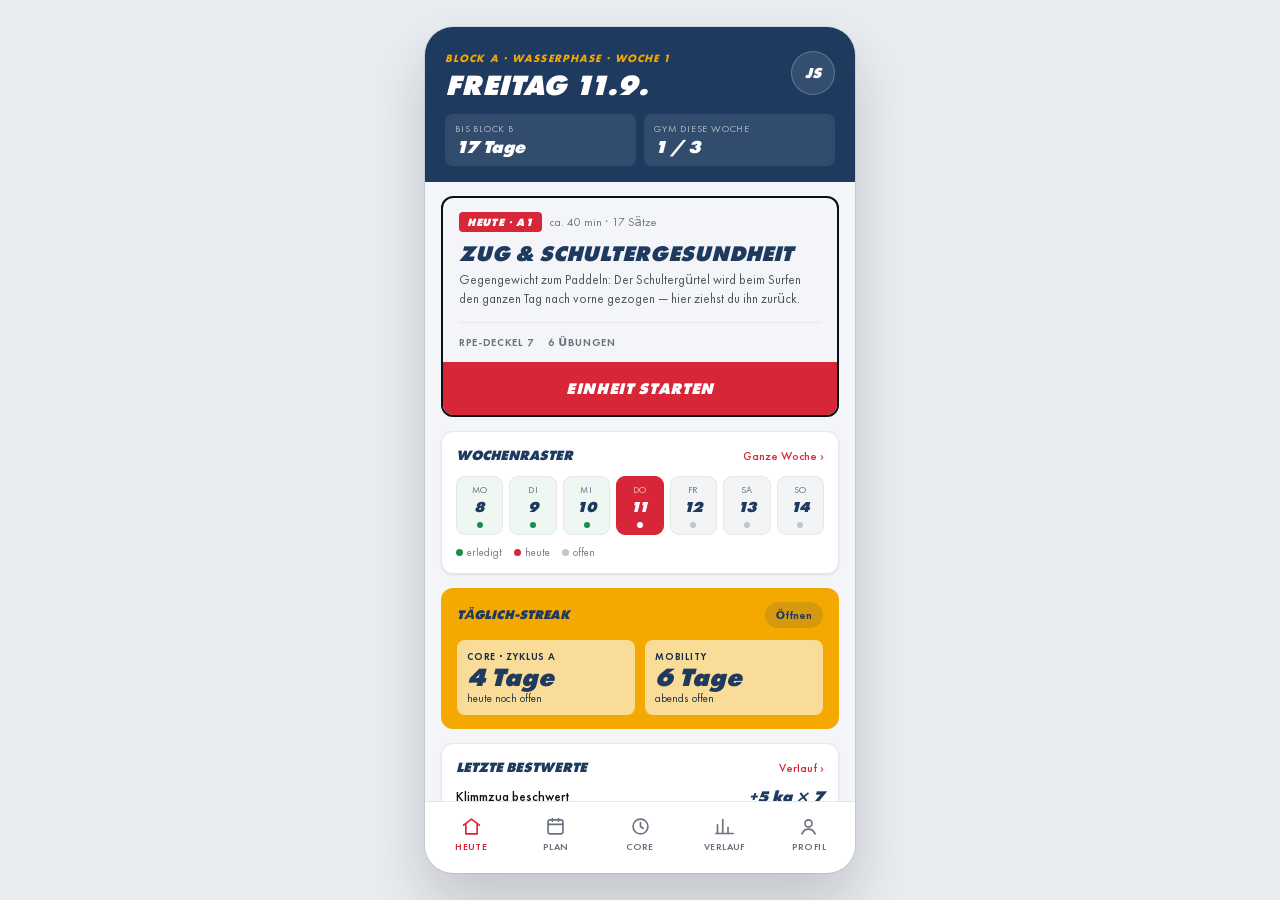
==== index.html @ a3824391 "Remove intro header banner and make bottom navigation sticky" ====
<!DOCTYPE html>
<html lang="de">
<head>
<meta charset="utf-8">
<meta name="viewport" content="width=device-width, initial-scale=1, viewport-fit=cover">
<title>Surf Gym Tracker</title>
<link rel="stylesheet" href="styles.css">
</head>
<body>
<div class="page-wrap">
  <div class="device" id="app">
    <div id="header"></div>
    <main class="content sc" id="content"></main>
    <div id="rest-bar"></div>
    <nav class="bottomnav" id="bottomnav"></nav>
  </div>
</div>

<script src="data.js"></script>
<script src="app.js"></script>
</body>
</html>
---- styles.css ----
/* Surf Gym Tracker — styles
   Design tokens carried over from the Sportmerch design system
   (project/_ds/.../colors_and_type.css), fonts hosted locally. */

@font-face { font-family: 'Futura Cyrillic'; src: url('fonts/FuturaCyrillicBook.ttf') format('truetype'); font-weight: 400; font-style: normal; font-display: swap; }
@font-face { font-family: 'Futura Cyrillic'; src: url('fonts/FuturaCyrillicMedium.ttf') format('truetype'); font-weight: 500; font-style: normal; font-display: swap; }
@font-face { font-family: 'Futura Cyrillic'; src: url('fonts/FuturaCyrillicDemi.ttf') format('truetype'); font-weight: 600; font-style: normal; font-display: swap; }
@font-face { font-family: 'Futura Cyrillic'; src: url('fonts/FuturaCyrillicBold.ttf') format('truetype'); font-weight: 700; font-style: normal; font-display: swap; }
@font-face { font-family: 'Futura Cyrillic'; src: url('fonts/FuturaCyrillicExtraBold.ttf') format('truetype'); font-weight: 800; font-style: normal; font-display: swap; }

:root {
  --sm-navy: #1e3a5f;
  --sm-red: #d72638;
  --sm-yellow: #f4a900;
  --sm-ink: #0b0f17;
  --sm-navy-100: #eaf0f7;
  --sm-navy-200: #d3deeb;
  --sm-navy-800: #142a47;
  --sm-navy-900: #0f1d31;
  --sm-grey-200: #e5e7eb;
  --sm-grey-400: #c0c5cf;
  --border: var(--sm-grey-200);
  --fg: var(--sm-ink);
  --fg-2: #4b525e;
  --fg-3: #6b7280;
  --success: #1f8a4c;
  --shadow-1: 0 1px 2px rgba(11,15,23,.06), 0 1px 3px rgba(11,15,23,.04);
  --shadow-3: 0 12px 28px rgba(11,15,23,.12), 0 4px 8px rgba(11,15,23,.06);
  --font-display: 'Futura Cyrillic', 'Futura PT', 'Futura', 'Trebuchet MS', system-ui, sans-serif;
  --font-body: 'Futura Cyrillic', 'Futura PT', 'Futura', system-ui, -apple-system, sans-serif;
  --font-mono: ui-monospace, 'SF Mono', Menlo, monospace;
}

* { box-sizing: border-box; }

html, body {
  margin: 0;
  height: 100%;
  background: #e9ecf1;
  font-family: var(--font-body);
  color: var(--fg);
  -webkit-font-smoothing: antialiased;
}

button { font-family: inherit; }

a, a:hover { color: var(--sm-red); }

.sc { -ms-overflow-style: none; scrollbar-width: none; }
.sc::-webkit-scrollbar { display: none; }

.eyebrow {
  font-family: var(--font-display); font-weight: 700; font-style: italic;
  text-transform: uppercase; letter-spacing: .1em; font-size: 11px; color: var(--sm-red);
}

/* ---------- page shell ---------- */
.page-wrap {
  min-height: 100vh;
  min-height: 100dvh;
  display: flex;
  flex-direction: column;
  align-items: center;
  justify-content: center;
  padding: 20px 16px;
}

.device {
  width: 100%;
  max-width: 430px;
  height: 860px;
  max-height: 94vh;
  border-radius: 28px;
  overflow: hidden;
  position: relative;
  display: flex;
  flex-direction: column;
  background: #f4f5f8;
  box-shadow: 0 30px 60px rgba(11,15,23,.18), 0 0 0 1px rgba(11,15,23,.08);
}

/* ---------- header ---------- */
.header { flex: none; padding: 24px 20px 16px; color: #fff; background: var(--sm-navy); }
.header-sub { padding: 20px 18px 14px; display: flex; align-items: center; gap: 12px; }
.header-top { display: flex; align-items: flex-start; justify-content: space-between; gap: 12px; }
.header-titles { min-width: 0; flex: 1; }
.page-title { font-family: var(--font-display); font-weight: 800; font-style: italic; text-transform: uppercase; font-size: 29px; line-height: 1; margin-top: 6px; }
.page-title-sm { font-size: 22px; line-height: 1.08; margin-top: 2px; }
.eyebrow-yellow { color: var(--sm-yellow); }
.eyebrow-sm { font-size: 10px; }

.avatar-btn {
  flex: none; width: 44px; height: 44px; border-radius: 999px; background: rgba(255,255,255,.1);
  border: 1px solid rgba(255,255,255,.24); color: #fff; font-family: var(--font-display);
  font-weight: 800; font-style: italic; font-size: 15px; cursor: pointer;
}
.back-btn {
  flex: none; width: 34px; height: 34px; border-radius: 999px; border: 1px solid rgba(255,255,255,.25);
  background: rgba(255,255,255,.09); color: #fff; font-size: 17px; line-height: 1; cursor: pointer;
}

.header-stats { display: flex; gap: 8px; margin-top: 14px; }
.stat-box { flex: 1; background: rgba(255,255,255,.09); border-radius: 8px; padding: 8px 10px; }
.stat-label { font-size: 10px; letter-spacing: .08em; text-transform: uppercase; color: rgba(255,255,255,.62); }
.stat-value { font-family: var(--font-display); font-weight: 800; font-style: italic; font-size: 18px; }

/* ---------- content ---------- */
.content { flex: 1; overflow: auto; padding: 14px 16px 96px; }
.stack { display: flex; flex-direction: column; gap: 14px; }
.stack-12 { display: flex; flex-direction: column; gap: 12px; }

.card {
  background: #fff; border: 1px solid var(--border); border-radius: 12px; padding: 14px; box-shadow: var(--shadow-1);
}
.card-flush { padding: 0; overflow: hidden; }
.card-emphasis { border: 2px solid var(--sm-ink); border-radius: 12px; overflow: hidden; padding: 0; }
.card-navy { background: var(--sm-navy); border-radius: 12px; padding: 14px 16px; color: #fff; }
.card-ink { background: var(--sm-ink); border-radius: 12px; padding: 14px 16px; color: #fff; }
.card-yellow { background: var(--sm-yellow); border-radius: 12px; padding: 14px 16px; color: var(--sm-navy); }

.card-title { font-family: var(--font-display); font-weight: 800; font-style: italic; text-transform: uppercase; font-size: 14px; color: var(--sm-navy); }
.card-title-inv { font-family: var(--font-display); font-weight: 800; font-style: italic; text-transform: uppercase; font-size: 13px; }
.card-head { display: flex; align-items: baseline; justify-content: space-between; }
.link-btn { border: 0; background: none; color: var(--sm-red); font-size: 12px; font-weight: 500; cursor: pointer; padding: 0; }

/* Today's command card */
.cmd-body { padding: 14px 16px 13px; }
.cmd-tags { display: flex; align-items: center; gap: 8px; }
.cmd-badge { font-family: var(--font-display); font-weight: 800; font-style: italic; font-size: 11px; letter-spacing: .06em; text-transform: uppercase; background: var(--sm-red); color: #fff; padding: 3px 8px; border-radius: 4px; }
.cmd-meta { font-size: 12px; color: var(--fg-3); }
.cmd-title { font-family: var(--font-display); font-weight: 800; font-style: italic; text-transform: uppercase; font-size: 22px; line-height: 1.05; color: var(--sm-navy); margin-top: 10px; }
.cmd-note { font-size: 13px; line-height: 1.45; color: var(--fg-2); margin-top: 6px; }
.cmd-foot { display: flex; gap: 14px; margin-top: 13px; padding-top: 12px; border-top: 1px solid var(--border); font-size: 11px; letter-spacing: .06em; text-transform: uppercase; font-weight: 600; color: var(--fg-3); }
.btn-block-red {
  width: 100%; border: 0; background: var(--sm-red); color: #fff; font-family: var(--font-display);
  font-weight: 800; font-style: italic; text-transform: uppercase; letter-spacing: .04em; font-size: 16px; padding: 16px; cursor: pointer;
}
.btn-block-outline {
  width: 100%; border: 1.5px solid var(--sm-navy); border-radius: 12px; background: none; color: var(--sm-navy);
  font-family: var(--font-display); font-weight: 800; font-style: italic; text-transform: uppercase; font-size: 15px; padding: 14px; cursor: pointer;
}

/* week grid */
.week-grid { display: grid; grid-template-columns: repeat(7,1fr); gap: 6px; margin-top: 12px; }
.day-cell { display: flex; flex-direction: column; align-items: center; padding: 7px 2px 6px; border-radius: 9px; border: 1px solid var(--border); }
.day-cell .dow { font-size: 9.5px; letter-spacing: .06em; text-transform: uppercase; opacity: .7; }
.day-cell .num { font-family: var(--font-display); font-weight: 800; font-style: italic; font-size: 15px; margin-top: 1px; }
.day-cell .dot { width: 6px; height: 6px; border-radius: 999px; margin-top: 5px; }
.day-cell.done { background: #eef7f1; color: var(--sm-navy); }
.day-cell.today { background: var(--sm-red); color: #fff; border-color: var(--sm-red); }
.day-cell.open { background: #f3f4f6; color: var(--sm-navy); }
.legend { display: flex; gap: 12px; margin-top: 11px; font-size: 10.5px; color: var(--fg-3); }
.legend span { display: flex; align-items: center; gap: 4px; }
.legend i { width: 7px; height: 7px; border-radius: 999px; display: block; }

/* streak card */
.streak-row { display: flex; gap: 10px; margin-top: 12px; }
.streak-box { flex: 1; background: rgba(255,255,255,.6); border-radius: 8px; padding: 10px; }
.streak-label { font-size: 10px; letter-spacing: .08em; text-transform: uppercase; font-weight: 600; color: var(--sm-navy-800); }
.streak-value { font-family: var(--font-display); font-weight: 800; font-style: italic; font-size: 26px; line-height: 1.1; }
.streak-sub { font-size: 11px; color: var(--sm-navy-800); }
.pill-btn { border: 0; background: rgba(30,58,95,.14); color: var(--sm-navy); font-size: 11px; font-weight: 600; border-radius: 999px; padding: 6px 11px; cursor: pointer; }

/* records */
.record-row { display: flex; align-items: center; gap: 10px; padding: 10px 0; border-bottom: 1px solid var(--border); }
.record-row:last-child { border-bottom: 0; }
.record-name { font-size: 13.5px; font-weight: 500; }
.record-when { font-size: 11px; color: var(--fg-3); }
.record-value { font-family: var(--font-display); font-weight: 800; font-style: italic; font-size: 16px; color: var(--sm-navy); text-align: right; }
.record-delta { font-size: 11px; font-weight: 600; color: var(--success); text-align: right; }

/* session screen */
.progress-card { display: flex; flex-direction: column; }
.progress-top { display: flex; align-items: baseline; justify-content: space-between; }
.progress-txt { font-size: 12px; color: var(--fg-3); white-space: nowrap; flex: none; }
.progress-track { height: 8px; border-radius: 999px; background: var(--sm-grey-200); margin-top: 9px; overflow: hidden; }
.progress-fill { height: 100%; background: var(--sm-red); border-radius: 999px; transition: width .2s; }

.ex-card { background: #fff; border: 1px solid var(--border); border-radius: 12px; overflow: hidden; box-shadow: var(--shadow-1); }
.ex-head { padding: 12px 14px 10px; display: flex; align-items: flex-start; gap: 10px; }
.ex-target { font-size: 11px; color: var(--fg-3); }
.ex-name { font-family: var(--font-display); font-weight: 700; font-size: 16px; color: var(--sm-navy); margin-top: 5px; line-height: 1.2; }
.info-btn { flex: none; width: 30px; height: 30px; border-radius: 999px; border: 1px solid var(--border); background: #fff; color: var(--sm-navy); font-family: var(--font-display); font-weight: 800; font-style: italic; font-size: 13px; cursor: pointer; }
.ex-sets { padding: 0 14px 12px; display: flex; flex-direction: column; gap: 7px; }
.set-row { display: flex; align-items: center; gap: 7px; padding: 6px; border-radius: 9px; border: 1px solid var(--border); background: #f7f8fa; }
.set-row.done { background: #eef7f1; border-color: #c9e4d4; }
.set-num { width: 12px; flex: none; font-family: var(--font-mono); font-size: 11px; color: var(--fg-3); }
.weight-stepper { flex: none; display: flex; align-items: center; background: #fff; border: 1px solid var(--border); border-radius: 8px; overflow: hidden; }
.weight-stepper button { width: 28px; height: 34px; border: 0; background: none; color: var(--sm-navy); font-size: 16px; cursor: pointer; }
.weight-value { min-width: 50px; text-align: center; font-family: var(--font-display); font-weight: 700; font-size: 13.5px; color: var(--sm-navy); }
.reps-btn { flex: 1; min-width: 0; height: 34px; border: 1px solid var(--border); border-radius: 8px; background: #fff; font-family: var(--font-display); font-weight: 700; font-size: 13px; color: var(--sm-navy); cursor: pointer; }
.rpe-btn { flex: none; height: 34px; padding: 0 9px; border: 1px solid var(--border); border-radius: 8px; background: #fff; font-size: 11.5px; font-weight: 600; color: var(--sm-navy); cursor: pointer; white-space: nowrap; }
.rpe-btn.high { color: var(--sm-red); }
.check-btn { flex: none; width: 34px; height: 34px; border-radius: 8px; border: 1px solid var(--border); background: #fff; color: #c0c5cf; font-size: 15px; cursor: pointer; }
.check-btn.done { border-color: var(--success); background: var(--success); color: #fff; }

.tip-box { background: var(--sm-navy-100); border: 1px solid var(--sm-navy-200); border-radius: 12px; padding: 12px 14px; font-size: 12px; line-height: 1.5; color: var(--sm-navy-800); }

/* detail screen */
.cue-list { display: flex; flex-direction: column; gap: 9px; margin-top: 10px; }
.cue { display: flex; gap: 9px; font-size: 13.5px; line-height: 1.45; color: var(--fg-2); }
.cue .dash { color: var(--sm-red); font-weight: 700; }
.pair { display: flex; gap: 12px; }
.pair > div { flex: 1; }
.pair-label { font-size: 10px; letter-spacing: .08em; text-transform: uppercase; }
.pair-navy { background: var(--sm-navy); border-radius: 12px; padding: 12px; color: #fff; }
.pair-navy .pair-label { color: var(--sm-yellow); }
.pair-navy .pair-value { font-family: var(--font-display); font-weight: 800; font-style: italic; font-size: 19px; margin-top: 3px; }
.pair-white { background: #fff; border: 1px solid var(--border); border-radius: 12px; padding: 12px; }
.pair-white .pair-label { color: var(--fg-3); }
.pair-white .pair-value { font-size: 13px; font-weight: 500; color: var(--sm-navy); margin-top: 4px; line-height: 1.3; }

/* segmented control */
.segmented { display: flex; gap: 4px; background: var(--sm-grey-200); border-radius: 999px; padding: 4px; }
.segmented button { flex: 1; border: 0; border-radius: 999px; padding: 8px 6px; font-size: 12px; font-weight: 600; cursor: pointer; background: transparent; color: #6b7280; font-family: var(--font-display); }
.segmented button.active { background: #fff; color: var(--sm-navy); box-shadow: 0 1px 3px rgba(11,15,23,.12); }

/* plan */
.week-row { display: flex; align-items: center; gap: 12px; padding: 11px 14px; border-bottom: 1px solid var(--border); background: #fff; }
.week-row:last-child { border-bottom: 0; }
.week-row.today { background: #fff7f7; cursor: pointer; }
.week-row .dow-col { width: 38px; flex: none; }
.week-row .dow-col .dow { font-size: 9.5px; letter-spacing: .06em; text-transform: uppercase; color: var(--fg-3); }
.week-row .dow-col .num { font-family: var(--font-display); font-weight: 800; font-style: italic; font-size: 16px; color: var(--sm-navy); }
.week-row .title { font-size: 13.5px; font-weight: 500; color: var(--sm-ink); line-height: 1.25; }
.week-row .title.open { color: #6b7280; }
.week-row .sub { font-size: 11px; color: var(--fg-3); }
.week-row .badge { flex: none; font-size: 13px; color: #c0c5cf; }
.week-row .badge.done { color: var(--success); }
.week-row .badge.today { font-family: var(--font-display); font-weight: 800; font-style: italic; text-transform: uppercase; font-size: 11px; background: var(--sm-red); color: #fff; padding: 6px 11px; border-radius: 999px; }

.plan-card { background: #fff; border: 1px solid var(--border); border-radius: 12px; padding: 14px; box-shadow: var(--shadow-1); }
.plan-code { font-family: var(--font-display); font-weight: 800; font-style: italic; font-size: 11px; letter-spacing: .06em; background: var(--sm-navy); color: #fff; padding: 3px 8px; border-radius: 4px; }
.plan-meta { font-size: 11px; color: var(--fg-3); }
.plan-title { font-family: var(--font-display); font-weight: 800; font-style: italic; text-transform: uppercase; font-size: 17px; color: var(--sm-navy); margin-top: 8px; }
.item-row { display: flex; align-items: baseline; justify-content: space-between; gap: 10px; padding: 8px 0; border-top: 1px solid var(--border); font-size: 13px; }
.item-row .spec { font-family: var(--font-mono); font-size: 11.5px; color: var(--fg-3); white-space: nowrap; }
.item-list { display: flex; flex-direction: column; margin-top: 8px; }

/* core / mobility */
.cyc-card { border-radius: 12px; padding: 14px; border: 1px solid var(--border); background: #fff; }
.cyc-card.today { background: var(--sm-navy); color: #fff; border-color: var(--sm-navy); }
.cyc-head { display: flex; align-items: flex-start; justify-content: space-between; gap: 10px; }
.cyc-eyebrow { font-size: 10px; letter-spacing: .08em; text-transform: uppercase; font-weight: 600; color: #6b7280; }
.cyc-card.today .cyc-eyebrow { color: var(--sm-yellow); }
.cyc-title { font-family: var(--font-display); font-weight: 800; font-style: italic; text-transform: uppercase; font-size: 17px; margin-top: 3px; color: var(--sm-navy); }
.cyc-card.today .cyc-title { color: #fff; }
.pill { flex: none; font-size: 10.5px; font-weight: 600; padding: 4px 9px; border-radius: 999px; background: #f3f4f6; color: #6b7280; }
.cyc-card.today .pill { background: rgba(255,255,255,.16); color: #fff; }
.cyc-card.today .pill.on { background: var(--success); }
.cyc-items { display: flex; flex-direction: column; margin-top: 8px; }
.cyc-item { display: flex; align-items: baseline; justify-content: space-between; gap: 10px; padding: 8px 0; font-size: 13px; border-top: 1px solid var(--border); }
.cyc-card.today .cyc-item { border-top: 1px solid rgba(255,255,255,.16); }
.cyc-item .spec { font-family: var(--font-mono); font-size: 11.5px; opacity: .72; white-space: nowrap; }
.btn-cyc { width: 100%; margin-top: 12px; border: 0; border-radius: 8px; background: var(--sm-red); color: #fff; font-family: var(--font-display); font-weight: 800; font-style: italic; text-transform: uppercase; font-size: 14px; padding: 13px; cursor: pointer; }
.btn-cyc.on { background: rgba(255,255,255,.16); }

.mob-card { background: #fff; border: 1px solid var(--border); border-radius: 12px; padding: 14px; box-shadow: 0 1px 2px rgba(11,15,23,.06); }
.mob-card.done { border-color: #c9e4d4; }
.btn-mob { width: 100%; margin-top: 12px; border: 1.5px solid var(--sm-navy); border-radius: 8px; background: transparent; color: var(--sm-navy); font-family: var(--font-display); font-weight: 800; font-style: italic; text-transform: uppercase; font-size: 13px; padding: 11px; cursor: pointer; }
.btn-mob.done { border-color: var(--success); background: var(--success); color: #fff; }
.tips-list { display: flex; flex-direction: column; gap: 7px; margin-top: 8px; font-size: 13px; color: var(--fg-2); line-height: 1.45; }

/* verlauf */
.bars { display: flex; align-items: flex-end; gap: 8px; margin-top: 14px; }
.bar-col { flex: 1; display: flex; flex-direction: column; align-items: center; gap: 5px; }
.bar-track { width: 100%; display: flex; flex-direction: column; justify-content: flex-end; height: 104px; }
.bar-fill { background: var(--sm-navy); border-radius: 3px 3px 0 0; width: 100%; }
.bar-label { font-size: 10px; color: var(--fg-3); }

/* profil */
.profile-head { display: flex; align-items: center; gap: 14px; }
.profile-avatar { flex: none; width: 54px; height: 54px; border-radius: 999px; background: #fff; color: var(--sm-navy); display: flex; align-items: center; justify-content: center; font-family: var(--font-display); font-weight: 800; font-style: italic; font-size: 19px; }
.profile-name { font-family: var(--font-display); font-weight: 800; font-style: italic; text-transform: uppercase; font-size: 20px; }
.profile-sub { font-size: 12px; color: rgba(255,255,255,.72); }

.setting-row { display: flex; align-items: center; gap: 12px; padding: 13px 14px; border-bottom: 1px solid var(--border); }
.setting-row:last-child { border-bottom: 0; }
.setting-label { font-size: 14px; }
.setting-hint { font-size: 11.5px; color: var(--fg-3); }
.switch { flex: none; width: 50px; height: 30px; border-radius: 999px; border: 0; padding: 3px; display: flex; align-items: center; background: #d1d5db; cursor: pointer; justify-content: flex-start; }
.switch.on { background: var(--success); justify-content: flex-end; }
.switch .knob { display: block; width: 24px; height: 24px; border-radius: 999px; background: #fff; box-shadow: 0 1px 3px rgba(0,0,0,.25); }

.gear-tags { display: flex; flex-wrap: wrap; gap: 7px; margin-top: 10px; }
.gear-tag { font-size: 12px; padding: 6px 11px; border-radius: 999px; background: var(--sm-navy-100); color: var(--sm-navy-800); }

/* rest timer overlay */
.rest-bar {
  position: absolute;
  left: 12px;
  right: 12px;
  bottom: calc(72px + env(safe-area-inset-bottom, 0px));
  background: var(--sm-ink);
  color: #fff;
  border-radius: 12px;
  padding: 11px 14px;
  display: flex;
  align-items: center;
  gap: 10px;
  box-shadow: var(--shadow-3);
  z-index: 40;
}
.rest-bar .rest-label { font-size: 10px; letter-spacing: .08em; text-transform: uppercase; color: var(--sm-yellow); }
.rest-bar .rest-time { font-family: var(--font-display); font-weight: 800; font-style: italic; font-size: 22px; line-height: 1.15; }
.rest-primary { flex: none; border: 0; border-radius: 8px; background: var(--sm-red); color: #fff; font-family: var(--font-display); font-weight: 800; font-style: italic; text-transform: uppercase; font-size: 13px; padding: 10px 15px; cursor: pointer; }
.rest-primary.running { background: rgba(255,255,255,.18); }
.rest-dismiss { flex: none; width: 34px; height: 34px; border-radius: 999px; border: 1px solid rgba(255,255,255,.25); background: none; color: #fff; font-size: 15px; cursor: pointer; }

/* bottom nav — sticky at bottom */
.bottomnav {
  position: sticky;
  bottom: 0;
  flex: none;
  background: rgba(255, 255, 255, 0.96);
  -webkit-backdrop-filter: blur(16px);
  backdrop-filter: blur(16px);
  border-top: 1px solid var(--border);
  display: flex;
  padding: 8px 4px;
  padding-bottom: max(14px, env(safe-area-inset-bottom, 14px));
  z-index: 50;
}
.navbtn { flex: 1; display: flex; flex-direction: column; align-items: center; gap: 4px; padding: 6px 2px; border: 0; background: none; cursor: pointer; color: #6b7280; font-family: var(--font-display); }
.navbtn.active { color: var(--sm-red); }
.navbtn span { font-size: 9.5px; letter-spacing: .04em; text-transform: uppercase; font-weight: 600; }

@media (max-width: 460px) {
  html, body {
    height: 100%;
    overflow: hidden;
  }
  .page-wrap {
    padding: 0;
    gap: 0;
    height: 100%;
    height: 100dvh;
    min-height: 100dvh;
    justify-content: flex-start;
  }
  .device {
    border-radius: 0;
    box-shadow: none;
    max-width: 100%;
    height: 100%;
    height: 100dvh;
    max-height: 100dvh;
  }
}
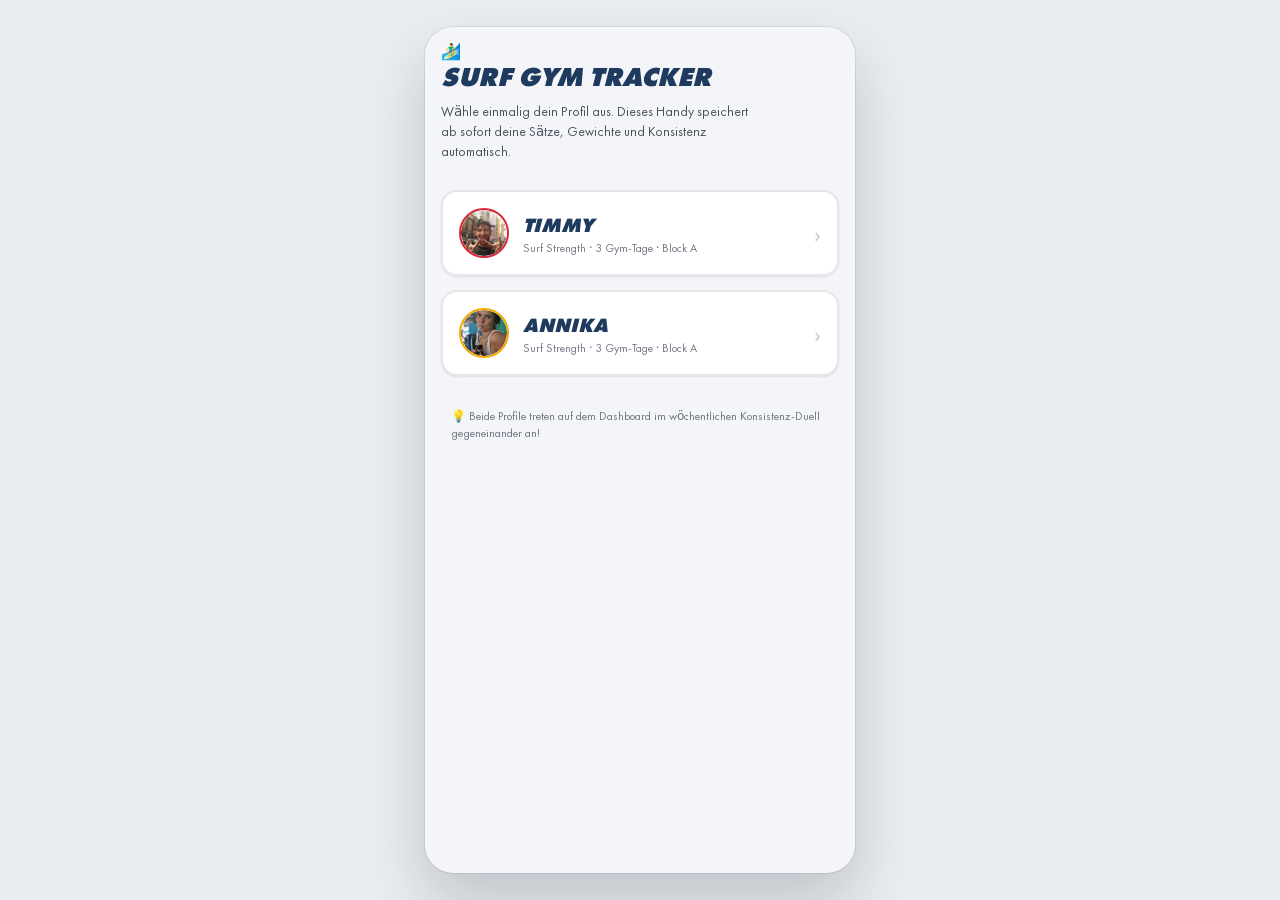
==== commit aa95232f: "feat: add iOS standalone PWA support and web manifest" ====
--- a/index.html
+++ b/index.html
@@ -3,7 +3,13 @@
 <head>
 <meta charset="utf-8">
 <meta name="viewport" content="width=device-width, initial-scale=1, viewport-fit=cover">
+<meta name="apple-mobile-web-app-capable" content="yes">
+<meta name="apple-mobile-web-app-status-bar-style" content="black-translucent">
+<meta name="apple-mobile-web-app-title" content="Surf Gym">
+<meta name="theme-color" content="#1e3a5f">
 <title>Surf Gym Tracker</title>
+<link rel="manifest" href="manifest.json">
+<link rel="apple-touch-icon" href="images/timmy.jpg">
 <link rel="stylesheet" href="styles.css">
 </head>
 <body>
--- a/styles.css
+++ b/styles.css
@@ -347,3 +347,492 @@
     max-height: 100dvh;
   }
 }
+
+/* ---------- onboarding / profile selector ---------- */
+.onboarding-wrap {
+  display: flex;
+  flex-direction: column;
+  justify-content: center;
+  align-items: center;
+  padding: 36px 20px 24px;
+  min-height: 75vh;
+  text-align: center;
+}
+.onboarding-badge {
+  font-family: var(--font-display);
+  font-weight: 800;
+  font-style: italic;
+  text-transform: uppercase;
+  font-size: 11px;
+  letter-spacing: .12em;
+  color: var(--sm-red);
+  background: #fde8eb;
+  padding: 4px 12px;
+  border-radius: 999px;
+  margin-bottom: 12px;
+}
+.onboarding-title {
+  font-family: var(--font-display);
+  font-weight: 800;
+  font-style: italic;
+  text-transform: uppercase;
+  font-size: 27px;
+  line-height: 1.1;
+  color: var(--sm-navy);
+  margin: 0 0 10px;
+}
+.onboarding-sub {
+  font-size: 13.5px;
+  line-height: 1.5;
+  color: var(--fg-2);
+  margin: 0 0 28px;
+  max-width: 320px;
+}
+.onboarding-cards {
+  display: flex;
+  flex-direction: column;
+  gap: 14px;
+  width: 100%;
+}
+.onboarding-btn {
+  display: flex;
+  align-items: center;
+  gap: 14px;
+  width: 100%;
+  padding: 16px;
+  background: #fff;
+  border: 2px solid var(--border);
+  border-radius: 16px;
+  box-shadow: var(--shadow-1);
+  cursor: pointer;
+  text-align: left;
+  transition: transform 0.15s ease, border-color 0.15s ease;
+}
+.onboarding-btn:active {
+  transform: scale(0.98);
+}
+.onboarding-avatar {
+  flex: none;
+  width: 50px;
+  height: 50px;
+  border-radius: 999px;
+  color: #fff;
+  display: flex;
+  align-items: center;
+  justify-content: center;
+  font-family: var(--font-display);
+  font-weight: 800;
+  font-style: italic;
+  font-size: 18px;
+}
+.onboarding-info {
+  flex: 1;
+  min-width: 0;
+}
+.onboarding-name {
+  font-family: var(--font-display);
+  font-weight: 800;
+  font-style: italic;
+  text-transform: uppercase;
+  font-size: 20px;
+  color: var(--sm-navy);
+}
+.onboarding-detail {
+  font-size: 11.5px;
+  color: var(--fg-3);
+  margin-top: 3px;
+}
+.onboarding-arrow {
+  font-size: 24px;
+  color: var(--sm-grey-400);
+  font-weight: 300;
+}
+.onboarding-foot {
+  margin-top: 32px;
+  font-size: 12px;
+  color: var(--fg-3);
+  line-height: 1.4;
+  padding: 0 10px;
+}
+
+/* ---------- consistency face-off card ---------- */
+.card-consistency {
+  background: #fff;
+  border: 2px solid var(--sm-navy);
+  border-radius: 16px;
+  padding: 15px;
+  box-shadow: var(--shadow-3);
+  overflow: hidden;
+  position: relative;
+}
+.consistency-top {
+  display: flex;
+  align-items: flex-start;
+  justify-content: space-between;
+  gap: 10px;
+  margin-bottom: 12px;
+}
+.consistency-title {
+  font-family: var(--font-display);
+  font-weight: 800;
+  font-style: italic;
+  text-transform: uppercase;
+  font-size: 19px;
+  color: var(--sm-navy);
+  margin-top: 3px;
+}
+.consistency-pill {
+  flex: none;
+  font-family: var(--font-display);
+  font-weight: 800;
+  font-style: italic;
+  font-size: 11px;
+  letter-spacing: .04em;
+  text-transform: uppercase;
+  background: var(--sm-navy-100);
+  color: var(--sm-navy-800);
+  padding: 5px 10px;
+  border-radius: 999px;
+  border: 1px solid var(--sm-navy-200);
+}
+.consistency-grid {
+  display: flex;
+  align-items: stretch;
+  gap: 8px;
+  position: relative;
+}
+.athlete-card {
+  flex: 1;
+  min-width: 0;
+  background: #f8fafc;
+  border: 1.5px solid var(--border);
+  border-radius: 12px;
+  padding: 12px 10px;
+  display: flex;
+  flex-direction: column;
+  gap: 10px;
+  transition: border-color 0.2s ease;
+}
+.athlete-card.is-me {
+  background: #f0f4f9;
+  border-color: var(--sm-navy);
+  box-shadow: 0 2px 6px rgba(30, 58, 95, 0.08);
+}
+.athlete-header {
+  display: flex;
+  align-items: center;
+  gap: 8px;
+}
+.athlete-avatar {
+  flex: none;
+  width: 34px;
+  height: 34px;
+  min-width: 34px;
+  min-height: 34px;
+  border-radius: 999px;
+  color: #fff;
+  display: flex;
+  align-items: center;
+  justify-content: center;
+  font-family: var(--font-display);
+  font-weight: 800;
+  font-style: italic;
+  font-size: 12px;
+  overflow: hidden;
+  padding: 0;
+  border: 1.5px solid rgba(255, 255, 255, 0.8);
+  box-shadow: 0 1px 3px rgba(0,0,0,0.12);
+}
+.athlete-avatar .avatar-photo {
+  width: 100%;
+  height: 100%;
+  object-fit: cover;
+  object-position: center;
+  border-radius: 999px;
+  display: block;
+}
+.athlete-name {
+  font-family: var(--font-display);
+  font-weight: 800;
+  font-style: italic;
+  text-transform: uppercase;
+  font-size: 13px;
+  color: var(--sm-navy);
+  display: flex;
+  align-items: center;
+  flex-wrap: wrap;
+  gap: 4px;
+  line-height: 1.1;
+}
+.badge-you {
+  font-size: 8.5px;
+  font-weight: 800;
+  background: var(--sm-red);
+  color: #fff;
+  padding: 1px 5px;
+  border-radius: 4px;
+  letter-spacing: .04em;
+}
+.athlete-streak {
+  font-size: 10.5px;
+  color: var(--fg-3);
+  font-weight: 500;
+  margin-top: 2px;
+}
+.metric-row {
+  display: flex;
+  flex-direction: column;
+  gap: 4px;
+}
+.metric-label {
+  display: flex;
+  justify-content: space-between;
+  font-size: 11px;
+  color: var(--fg-2);
+}
+.metric-label strong {
+  font-family: var(--font-display);
+  font-weight: 800;
+  font-style: italic;
+  color: var(--sm-navy);
+}
+.progress-bar {
+  height: 6px;
+  border-radius: 999px;
+  background: #e5e7eb;
+  overflow: hidden;
+}
+.progress-fill {
+  height: 100%;
+  border-radius: 999px;
+  transition: width 0.3s ease;
+}
+.metric-subrow {
+  display: flex;
+  justify-content: space-between;
+  align-items: center;
+  font-size: 10.5px;
+  padding-top: 5px;
+  border-top: 1px dashed var(--border);
+}
+.sub-label {
+  color: var(--fg-3);
+}
+.sub-val {
+  font-weight: 700;
+  color: #9ca3af;
+}
+.sub-val.done {
+  color: var(--success);
+}
+.vs-badge {
+  align-self: center;
+  flex: none;
+  width: 22px;
+  height: 22px;
+  border-radius: 999px;
+  background: var(--sm-navy);
+  color: var(--sm-yellow);
+  font-family: var(--font-display);
+  font-weight: 800;
+  font-style: italic;
+  font-size: 9px;
+  display: flex;
+  align-items: center;
+  justify-content: center;
+}
+.consistency-footer {
+  margin-top: 12px;
+  padding-top: 10px;
+  border-top: 1px solid var(--border);
+  display: flex;
+  align-items: center;
+  gap: 8px;
+}
+.surf-icon {
+  font-size: 16px;
+}
+.consistency-note {
+  font-size: 11.5px;
+  color: var(--fg-2);
+  line-height: 1.35;
+  font-weight: 500;
+}
+.btn-secondary {
+  border: 1px solid var(--border);
+  background: #fff;
+  color: var(--sm-navy);
+  font-family: var(--font-display);
+  font-weight: 700;
+  font-style: italic;
+  text-transform: uppercase;
+  font-size: 12px;
+  padding: 10px 14px;
+  border-radius: 8px;
+  cursor: pointer;
+}
+.btn-secondary:hover {
+  background: #f9fafb;
+}
+
+/* ---------- form elements & editor ---------- */
+.form-label {
+  display: block;
+  font-family: var(--font-display);
+  font-weight: 700;
+  font-style: italic;
+  font-size: 11px;
+  text-transform: uppercase;
+  color: var(--sm-navy);
+  margin-bottom: 5px;
+}
+.form-input {
+  width: 100%;
+  padding: 10px 12px;
+  border: 1.5px solid var(--border);
+  border-radius: 8px;
+  font-family: var(--font-body);
+  font-size: 13.5px;
+  color: var(--fg);
+  background: #fff;
+  box-sizing: border-box;
+}
+.form-input:focus {
+  outline: none;
+  border-color: var(--sm-navy);
+  box-shadow: 0 0 0 2px rgba(30, 58, 95, 0.15);
+}
+
+/* ---------- youtube buttons ---------- */
+.btn-youtube {
+  display: flex;
+  align-items: center;
+  gap: 10px;
+  padding: 12px 16px;
+  background: #e62117;
+  color: #fff !important;
+  text-decoration: none;
+  border-radius: 12px;
+  font-family: var(--font-display);
+  font-weight: 800;
+  font-style: italic;
+  font-size: 13px;
+  letter-spacing: .02em;
+  box-shadow: 0 4px 14px rgba(230, 33, 23, 0.28);
+  transition: transform 0.15s ease, background 0.15s ease;
+}
+.btn-youtube:hover {
+  background: #cc1810;
+}
+.btn-youtube:active {
+  transform: scale(0.98);
+}
+.yt-play-btn {
+  flex: none;
+  width: 28px;
+  height: 28px;
+  border-radius: 999px;
+  background: #e62117;
+  color: #fff !important;
+  text-decoration: none;
+  display: flex;
+  align-items: center;
+  justify-content: center;
+  font-size: 10px;
+  padding-left: 2px;
+  box-shadow: 0 2px 6px rgba(230, 33, 23, 0.25);
+  transition: transform 0.15s ease;
+}
+.yt-play-btn:active {
+  transform: scale(0.92);
+}
+
+/* ---------- avatar photo ---------- */
+.avatar-photo {
+  width: 100%;
+  height: 100%;
+  object-fit: cover;
+  object-position: center;
+  border-radius: 999px;
+  display: block;
+}
+
+/* ---------- unit tabs & plan actions ---------- */
+.unit-scroll-pills {
+  display: flex;
+  gap: 6px;
+  overflow-x: auto;
+  padding-bottom: 2px;
+  -webkit-overflow-scrolling: touch;
+}
+.unit-scroll-pills::-webkit-scrollbar {
+  display: none;
+}
+.unit-pill {
+  flex: none;
+  padding: 8px 14px;
+  border-radius: 999px;
+  font-family: var(--font-display);
+  font-weight: 700;
+  font-size: 12px;
+  border: 1.5px solid var(--border);
+  background: #fff;
+  color: var(--sm-navy);
+  cursor: pointer;
+  transition: all 0.15s ease;
+  white-space: nowrap;
+}
+.unit-pill.active {
+  background: var(--sm-navy);
+  color: #fff;
+  border-color: var(--sm-navy);
+  box-shadow: 0 2px 6px rgba(11, 15, 23, 0.15);
+}
+.plan-card-actions {
+  display: flex;
+  gap: 8px;
+  margin-top: 12px;
+  padding-top: 10px;
+  border-top: 1px solid var(--border);
+}
+.plan-btn-start {
+  flex: 1;
+  background: var(--sm-red);
+  color: #fff;
+  border: none;
+  border-radius: 8px;
+  padding: 8px 12px;
+  font-family: var(--font-display);
+  font-weight: 800;
+  font-style: italic;
+  font-size: 12px;
+  text-transform: uppercase;
+  cursor: pointer;
+  display: flex;
+  align-items: center;
+  justify-content: center;
+  gap: 6px;
+}
+.plan-btn-start:hover {
+  background: var(--sm-red-dark);
+}
+.plan-btn-edit {
+  background: #fff;
+  color: var(--sm-navy);
+  border: 1.5px solid var(--border);
+  border-radius: 8px;
+  padding: 8px 12px;
+  font-family: var(--font-display);
+  font-weight: 700;
+  font-size: 12px;
+  cursor: pointer;
+  display: flex;
+  align-items: center;
+  gap: 4px;
+}
+.plan-btn-edit:hover {
+  background: #f9fafb;
+}
+
+
+
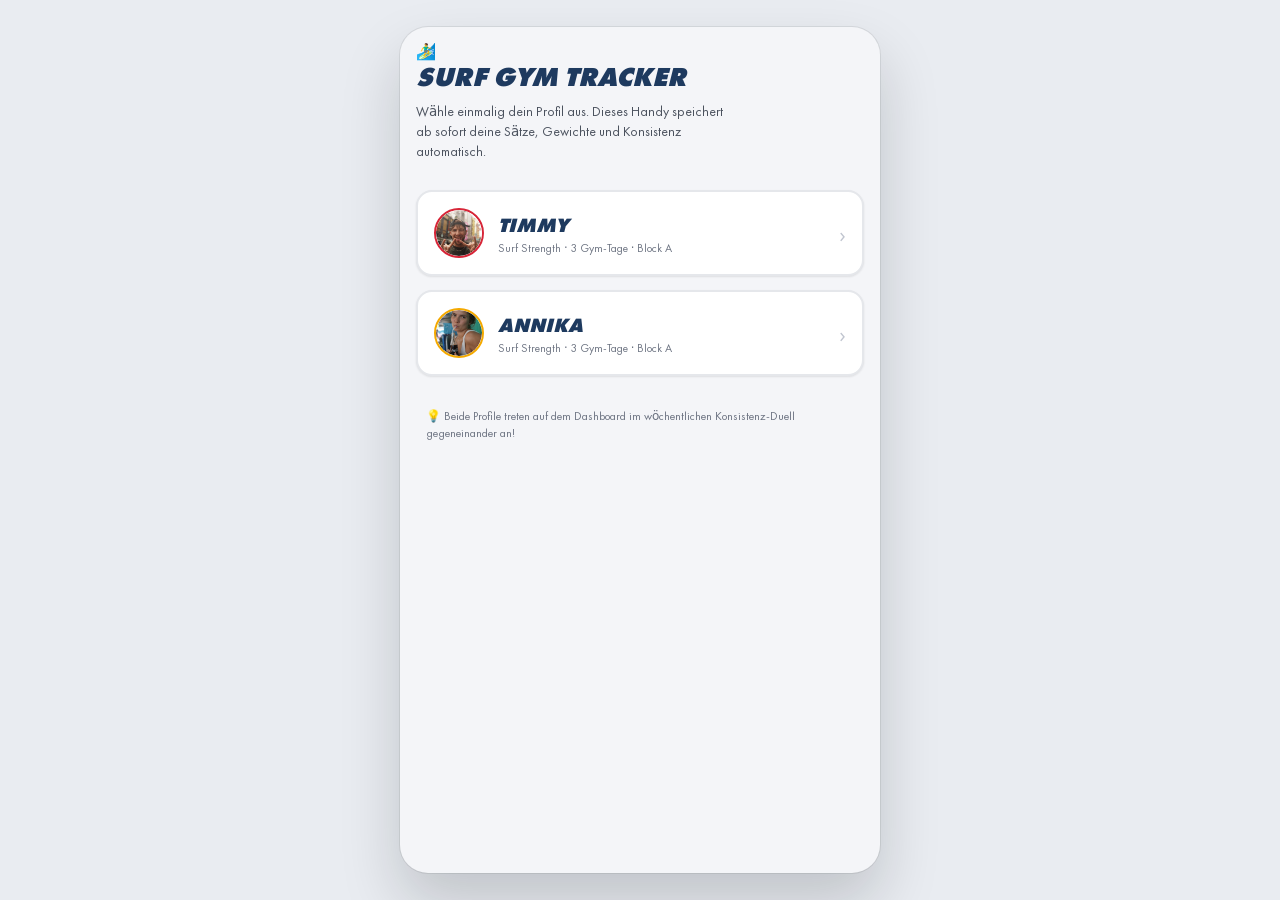
==== commit f1f61f52: "fix(layout): make mobile full-bleed default with flush bottomnav and add cache-busting v3" ====
--- a/index.html
+++ b/index.html
@@ -10,7 +10,7 @@
 <title>Surf Gym Tracker</title>
 <link rel="manifest" href="manifest.json">
 <link rel="apple-touch-icon" href="images/timmy.jpg">
-<link rel="stylesheet" href="styles.css">
+<link rel="stylesheet" href="styles.css?v=3.0.0">
 </head>
 <body>
 <div class="page-wrap">
@@ -22,7 +22,7 @@
   </div>
 </div>
 
-<script src="data.js"></script>
-<script src="app.js"></script>
+<script src="data.js?v=3.0.0"></script>
+<script src="app.js?v=3.0.0"></script>
 </body>
 </html>
--- a/styles.css
+++ b/styles.css
@@ -35,11 +35,14 @@
 
 html, body {
   margin: 0;
+  padding: 0;
+  width: 100%;
   height: 100%;
-  background: #e9ecf1;
+  background: var(--sm-navy);
   font-family: var(--font-body);
   color: var(--fg);
   -webkit-font-smoothing: antialiased;
+  overflow: hidden;
 }
 
 button { font-family: inherit; }
@@ -54,34 +57,55 @@
   text-transform: uppercase; letter-spacing: .1em; font-size: 11px; color: var(--sm-red);
 }
 
-/* ---------- page shell ---------- */
+/* ---------- page shell (mobile-first: full bleed, flush edges) ---------- */
 .page-wrap {
-  min-height: 100vh;
+  width: 100%;
+  height: 100%;
+  height: 100dvh;
   min-height: 100dvh;
   display: flex;
   flex-direction: column;
   align-items: center;
-  justify-content: center;
-  padding: 20px 16px;
+  justify-content: flex-start;
+  padding: 0;
+  margin: 0;
 }
 
 .device {
   width: 100%;
-  max-width: 430px;
-  height: 860px;
-  max-height: 94vh;
-  border-radius: 28px;
+  max-width: 480px;
+  height: 100%;
+  height: 100dvh;
+  max-height: 100dvh;
+  border-radius: 0;
   overflow: hidden;
   position: relative;
   display: flex;
   flex-direction: column;
   background: #f4f5f8;
-  box-shadow: 0 30px 60px rgba(11,15,23,.18), 0 0 0 1px rgba(11,15,23,.08);
+  box-shadow: none;
+  border: none;
 }
 
 /* ---------- header ---------- */
-.header { flex: none; padding: 24px 20px 16px; color: #fff; background: var(--sm-navy); }
-.header-sub { padding: 20px 18px 14px; display: flex; align-items: center; gap: 12px; }
+.header {
+  flex: none;
+  padding-top: max(50px, calc(env(safe-area-inset-top, 0px) + 16px));
+  padding-left: 20px;
+  padding-right: 20px;
+  padding-bottom: 16px;
+  color: #fff;
+  background: var(--sm-navy);
+}
+.header-sub {
+  padding-top: max(46px, calc(env(safe-area-inset-top, 0px) + 12px));
+  padding-left: 18px;
+  padding-right: 18px;
+  padding-bottom: 14px;
+  display: flex;
+  align-items: center;
+  gap: 12px;
+}
 .header-top { display: flex; align-items: flex-start; justify-content: space-between; gap: 12px; }
 .header-titles { min-width: 0; flex: 1; }
 .page-title { font-family: var(--font-display); font-weight: 800; font-style: italic; text-transform: uppercase; font-size: 29px; line-height: 1; margin-top: 6px; }
@@ -307,44 +331,56 @@
 .rest-primary.running { background: rgba(255,255,255,.18); }
 .rest-dismiss { flex: none; width: 34px; height: 34px; border-radius: 999px; border: 1px solid rgba(255,255,255,.25); background: none; color: #fff; font-size: 15px; cursor: pointer; }
 
-/* bottom nav — sticky at bottom */
+/* bottom nav — sticky at bottom flush with device */
 .bottomnav {
   position: sticky;
   bottom: 0;
+  left: 0;
+  right: 0;
+  width: 100%;
   flex: none;
-  background: rgba(255, 255, 255, 0.96);
+  background: rgba(255, 255, 255, 0.98);
   -webkit-backdrop-filter: blur(16px);
   backdrop-filter: blur(16px);
   border-top: 1px solid var(--border);
   display: flex;
-  padding: 8px 4px;
-  padding-bottom: max(14px, env(safe-area-inset-bottom, 14px));
+  padding-top: 8px;
+  padding-left: 4px;
+  padding-right: 4px;
+  padding-bottom: max(22px, calc(env(safe-area-inset-bottom, 0px) + 12px));
   z-index: 50;
+  box-sizing: border-box;
 }
 .navbtn { flex: 1; display: flex; flex-direction: column; align-items: center; gap: 4px; padding: 6px 2px; border: 0; background: none; cursor: pointer; color: #6b7280; font-family: var(--font-display); }
 .navbtn.active { color: var(--sm-red); }
 .navbtn span { font-size: 9.5px; letter-spacing: .04em; text-transform: uppercase; font-weight: 600; }
 
-@media (max-width: 460px) {
+/* desktop only frame */
+@media (min-width: 769px) {
   html, body {
-    height: 100%;
-    overflow: hidden;
+    background: #e9ecf1;
+    overflow: auto;
   }
   .page-wrap {
-    padding: 0;
-    gap: 0;
-    height: 100%;
-    height: 100dvh;
-    min-height: 100dvh;
-    justify-content: flex-start;
+    justify-content: center;
+    padding: 24px 16px;
+    height: auto;
+    min-height: 100vh;
   }
   .device {
-    border-radius: 0;
-    box-shadow: none;
-    max-width: 100%;
-    height: 100%;
-    height: 100dvh;
-    max-height: 100dvh;
+    height: 860px;
+    max-height: 94vh;
+    border-radius: 28px;
+    box-shadow: 0 30px 60px rgba(11,15,23,.18), 0 0 0 1px rgba(11,15,23,.08);
+  }
+  .header {
+    padding-top: 24px;
+  }
+  .header-sub {
+    padding-top: 20px;
+  }
+  .bottomnav {
+    padding-bottom: 12px;
   }
 }
 
